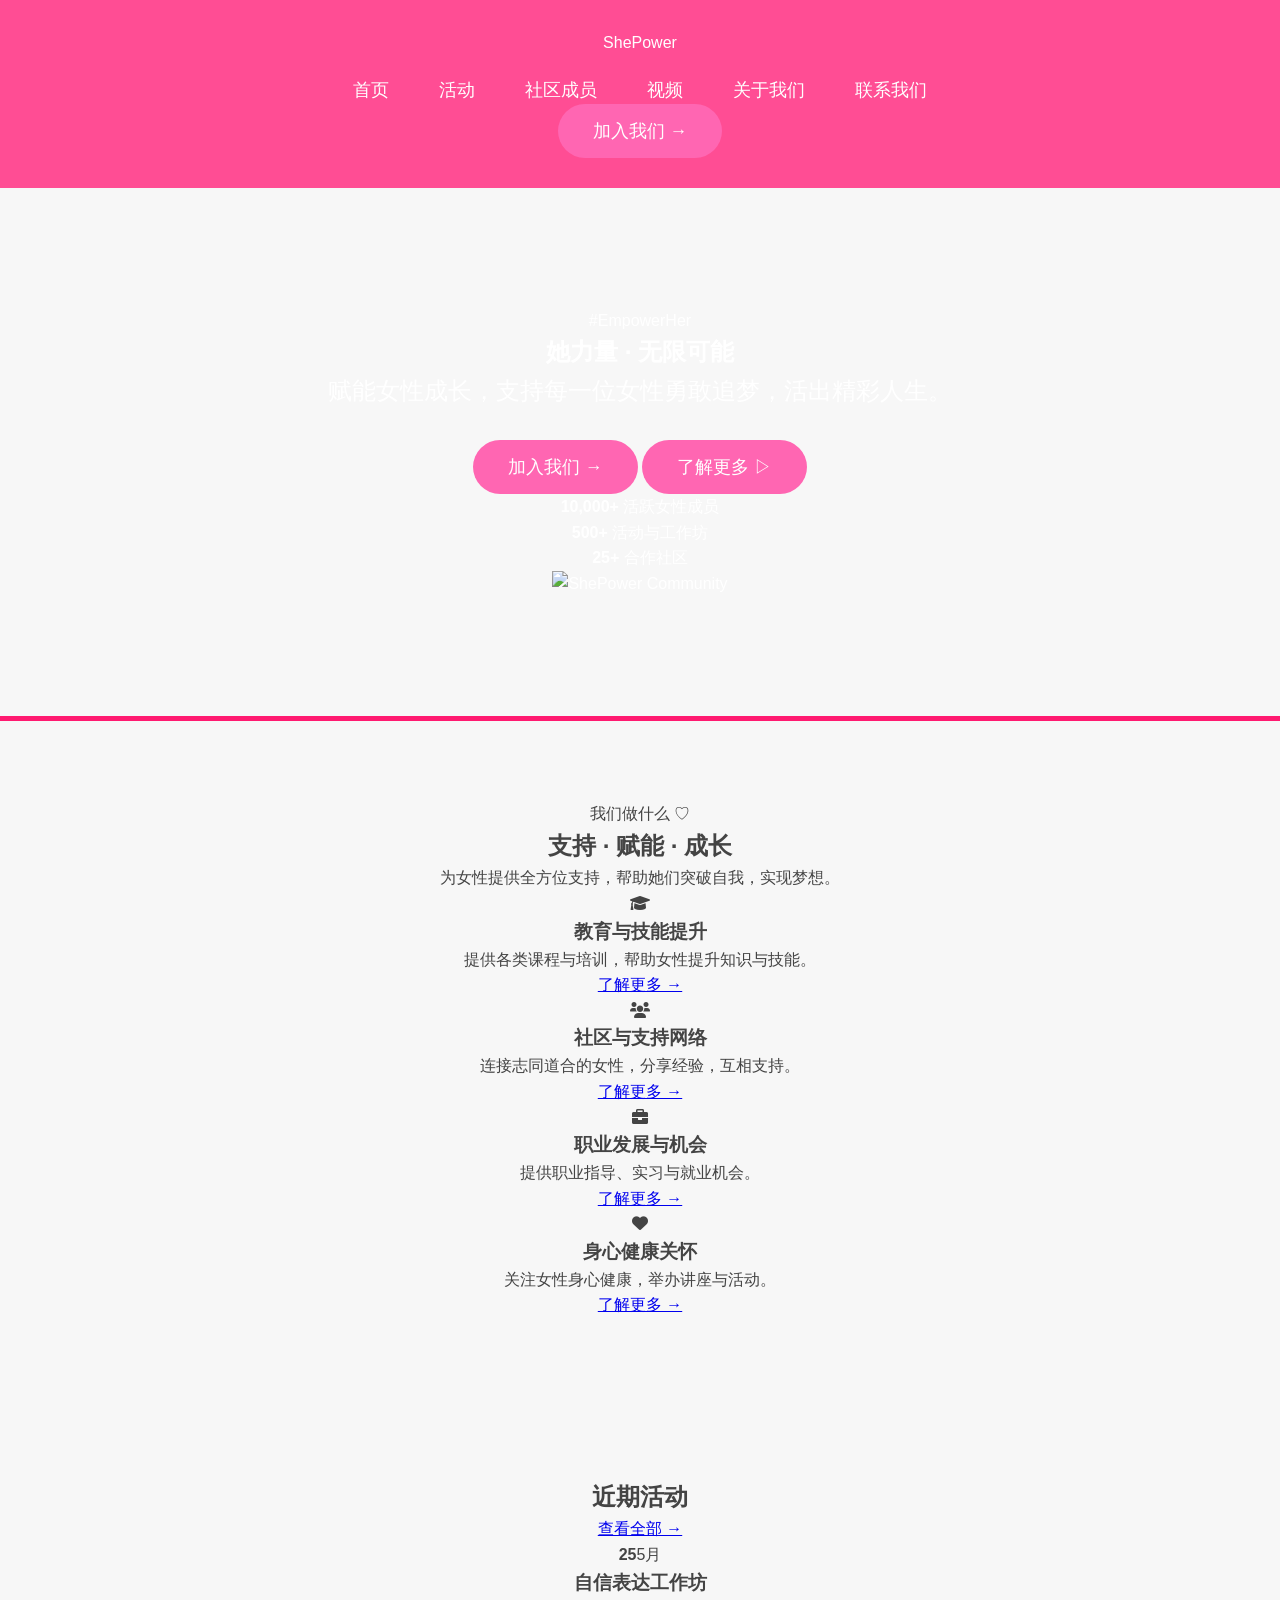
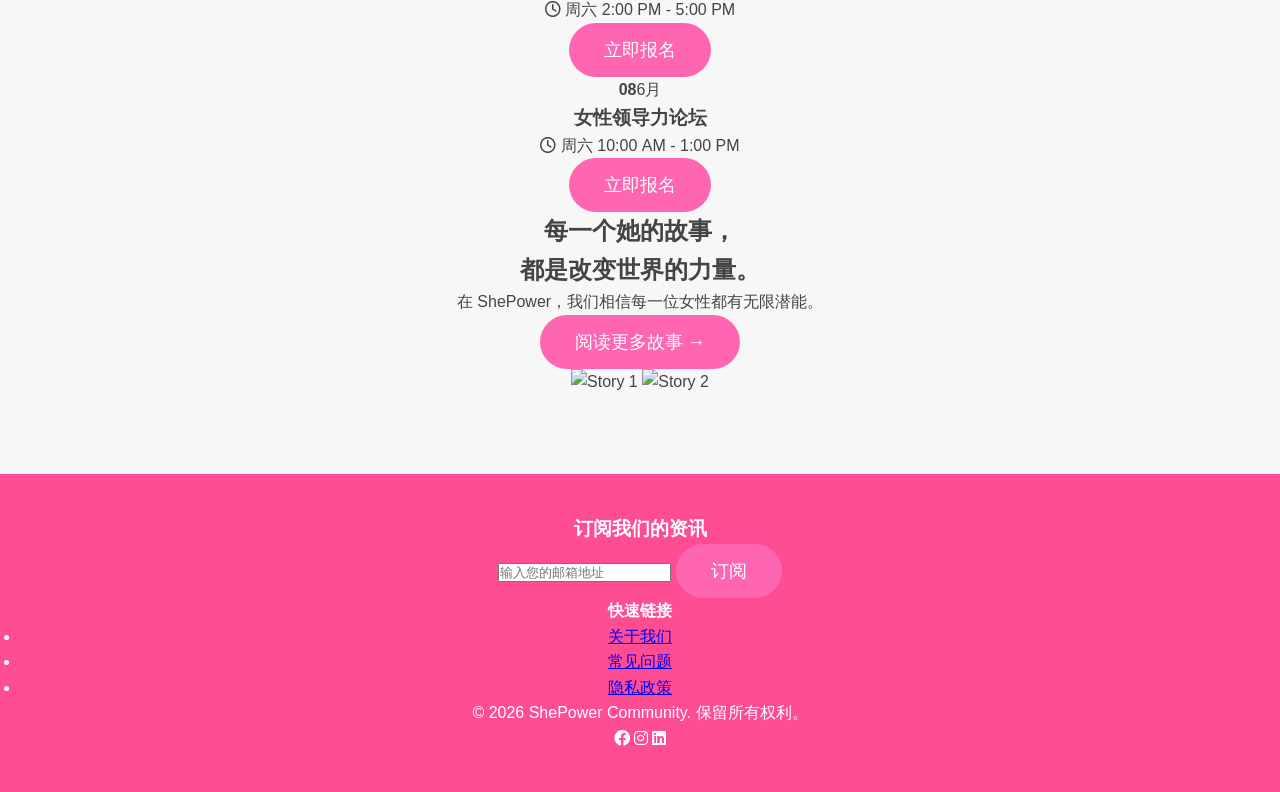
==== index.html @ eaa182ff "Update index.html" ====
<!DOCTYPE html>
<html lang="zh-CN">
<head>
    <meta charset="UTF-8">
    <meta name="viewport" content="width=device-width, initial-scale=1.0">
    <title>ShePower - 赋能女性，无限可能</title>
    
    <link rel="stylesheet" href="assets/styles/styles.css">
    
    <link rel="stylesheet" href="https://cdnjs.cloudflare.com/ajax/libs/font-awesome/6.0.0/css/all.min.css">
</head>
<body>

    <header>
        <nav class="navbar">
            <div class="logo">ShePower</div>
            <ul class="nav-links">
                <li><a href="#" class="active">首页</a></li>
                <li><a href="#">活动</a></li>
                <li><a href="#">社区成员</a></li>
                <li><a href="#">视频</a></li>
                <li><a href="#">关于我们</a></li>
                <li><a href="#">联系我们</a></li>
            </ul>
            <button class="btn-primary">加入我们 →</button>
        </nav>
    </header>

    <section class="hero">
        <div class="hero-content">
            <span class="hashtag">#EmpowerHer</span>
            <h1>她力量 · 无限可能</h1>
            <p>赋能女性成长，支持每一位女性勇敢追梦，活出精彩人生。</p>
            <div class="hero-btns">
                <button class="btn-primary">加入我们 →</button>
                <button class="btn-secondary">了解更多 ▷</button>
            </div>
            
            <div class="stats-bar">
                <div class="stat-item">
                    <strong>10,000+</strong>
                    <span>活跃女性成员</span>
                </div>
                <div class="stat-item">
                    <strong>500+</strong>
                    <span>活动与工作坊</span>
                </div>
                <div class="stat-item">
                    <strong>25+</strong>
                    <span>合作社区</span>
                </div>
            </div>
        </div>
        <div class="hero-image">
            <img src="https://images.unsplash.com/photo-1573497019940-1c28c88b4f3e?auto=format&fit=crop&w=800&q=80" alt="ShePower Community">
        </div>
    </section>

    <section class="services">
        <div class="section-header">
            <p class="subtitle">我们做什么 ♡</p>
            <h2>支持 · 赋能 · 成长</h2>
            <p>为女性提供全方位支持，帮助她们突破自我，实现梦想。</p>
        </div>
        <div class="service-grid">
            <div class="service-card">
                <i class="fas fa-graduation-cap"></i>
                <h3>教育与技能提升</h3>
                <p>提供各类课程与培训，帮助女性提升知识与技能。</p>
                <a href="#">了解更多 →</a>
            </div>
            <div class="service-card">
                <i class="fas fa-users"></i>
                <h3>社区与支持网络</h3>
                <p>连接志同道合的女性，分享经验，互相支持。</p>
                <a href="#">了解更多 →</a>
            </div>
            <div class="service-card">
                <i class="fas fa-briefcase"></i>
                <h3>职业发展与机会</h3>
                <p>提供职业指导、实习与就业机会。</p>
                <a href="#">了解更多 →</a>
            </div>
            <div class="service-card">
                <i class="fas fa-heart"></i>
                <h3>身心健康关怀</h3>
                <p>关注女性身心健康，举办讲座与活动。</p>
                <a href="#">了解更多 →</a>
            </div>
        </div>
    </section>

    <section class="events-container">
        <div class="events-list">
            <div class="section-header-inline">
                <h2>近期活动</h2>
                <a href="#" class="view-all">查看全部 →</a>
            </div>

            <div class="event-item">
                <div class="event-date"><strong>25</strong><span>5月</span></div>
                <div class="event-info">
                    <h3>自信表达工作坊</h3>
                    <p><i class="far fa-clock"></i> 周六 2:00 PM - 5:00 PM</p>
                </div>
                <button class="btn-outline">立即报名</button>
            </div>

            <div class="event-item">
                <div class="event-date"><strong>08</strong><span>6月</span></div>
                <div class="event-info">
                    <h3>女性领导力论坛</h3>
                    <p><i class="far fa-clock"></i> 周六 10:00 AM - 1:00 PM</p>
                </div>
                <button class="btn-outline">立即报名</button>
            </div>
        </div>

        <div class="quote-section">
            <div class="quote-card">
                <h2>每一个她的故事，<br>都是改变世界的力量。</h2>
                <p>在 ShePower，我们相信每一位女性都有无限潜能。</p>
                <button class="btn-primary">阅读更多故事 →</button>
            </div>
            <div class="quote-images">
                <img src="https://images.unsplash.com/photo-1522202176988-66273c2fd55f?w=400" alt="Story 1">
                <img src="https://images.unsplash.com/photo-1573496359142-b8d87734a5a2?w=400" alt="Story 2">
            </div>
        </div>
    </section>

    <footer class="main-footer">
        <div class="footer-top">
            <div class="footer-subscribe">
                <h3>订阅我们的资讯</h3>
                <div class="subscribe-box">
                    <input type="email" placeholder="输入您的邮箱地址">
                    <button>订阅</button>
                </div>
            </div>
            <div class="footer-links">
                <h4>快速链接</h4>
                <ul>
                    <li><a href="#">关于我们</a></li>
                    <li><a href="#">常见问题</a></li>
                    <li><a href="#">隐私政策</a></li>
                </ul>
            </div>
        </div>
        <div class="footer-bottom">
            <div class="footer-logo">
                <p>© 2026 ShePower Community. 保留所有权利。</p>
                <div class="social-icons">
                    <i class="fab fa-facebook"></i>
                    <i class="fab fa-instagram"></i>
                    <i class="fab fa-linkedin"></i>
                </div>
            </div>
        </div>
    </footer>

    <script src="script.js"></script>
</body>
</html>
---- assets/styles/styles.css ----
/* General Reset */
* {
    margin: 0;
    padding: 0;
    box-sizing: border-box;
}

/* Body Styling */
body {
    font-family: 'Helvetica Neue', Arial, sans-serif;
    line-height: 1.6;
    background-color: #f7f7f7;
    color: #444;
}

/* Header Styling */
header {
    background-color: #ff4d94;
    color: white;
    padding: 30px 0;
    text-align: center;
}

header h1 {
    font-size: 3.5rem;
    font-weight: 700;
    letter-spacing: 1px;
}

header p {
    font-size: 1.25rem;
    font-weight: 400;
}

/* Navigation Styling */
header nav ul {
    display: flex;
    justify-content: center;
    list-style-type: none;
    margin-top: 20px;
}

header nav ul li {
    margin: 0 25px;
}

header nav ul li a {
    color: white;
    text-decoration: none;
    font-weight: 500;
    text-transform: uppercase;
    font-size: 1.1rem;
    transition: color 0.3s ease;
}

header nav ul li a:hover {
    color: #ffb3d9;
}

/* Hero Section */
.hero {
    background-image: url('assets/images/hero-image.jpg'); /* Replace with actual hero image */
    background-size: cover;
    background-position: center;
    padding: 120px 20px;
    text-align: center;
    color: white;
    border-bottom: 5px solid #ff1a70;
}

.hero h2 {
    font-size: 3.5rem;
    margin-bottom: 20px;
}

.hero p {
    font-size: 1.5rem;
    margin-bottom: 30px;
}

button {
    background-color: #ff66b2;
    color: white;
    padding: 15px 35px;
    font-size: 1.1rem;
    border: none;
    cursor: pointer;
    border-radius: 50px;
}

button:hover {
    background-color: #ff3385;
}

/* Section Styling */
section {
    padding: 80px 20px;
    text-align: center;
}

/* Activities Section */
#activities h2 {
    font-size: 2.5rem;
    margin-bottom: 40px;
}

.program {
    display: inline-block;
    margin: 20px;
    padding: 30px;
    background-color: white;
    border-radius: 10px;
    box-shadow: 0 6px 18px rgba(0, 0, 0, 0.1);
    width: 250px;
    text-align: center;
}

.program img {
    width: 100%;
    border-radius: 10px;
    margin-bottom: 15px;
}

.program h3 {
    font-size: 1.5rem;
    color: #ff4d94;
}

.program p {
    font-size: 1rem;
}

/* Community Section */
#community h2 {
    font-size: 2.5rem;
    margin-bottom: 40px;
}

.member {
    display: inline-block;
    margin: 20px;
    padding: 20px;
    background-color: white;
    border-radius: 10px;
    box-shadow: 0 6px 18px rgba(0, 0, 0, 0.1);
    text-align: center;
}

.member img {
    width: 100%;
    border-radius: 10px;
    margin-bottom: 15px;
}

/* Video Section */
#videos iframe {
    margin: 20px 0;
    border-radius: 10px;
    box-shadow: 0 6px 18px rgba(0, 0, 0, 0.1);
}

/* Footer Styling */
footer {
    background-color: #ff4d94;
    color: white;
    text-align: center;
    padding: 40px 20px;
}

footer p {
    font-size: 1rem;
    font-weight: 300;
}

/* Mobile Responsiveness */
@media screen and (max-width: 768px) {
    .hero h2 {
        font-size: 2.5rem;
    }

    .hero p {
        font-size: 1.2rem;
    }

    button {
        font-size: 1rem;
        padding: 12px 30px;
    }

    #activities h2 {
        font-size: 2rem;
    }

    .program {
        width: 100%;
    }
}
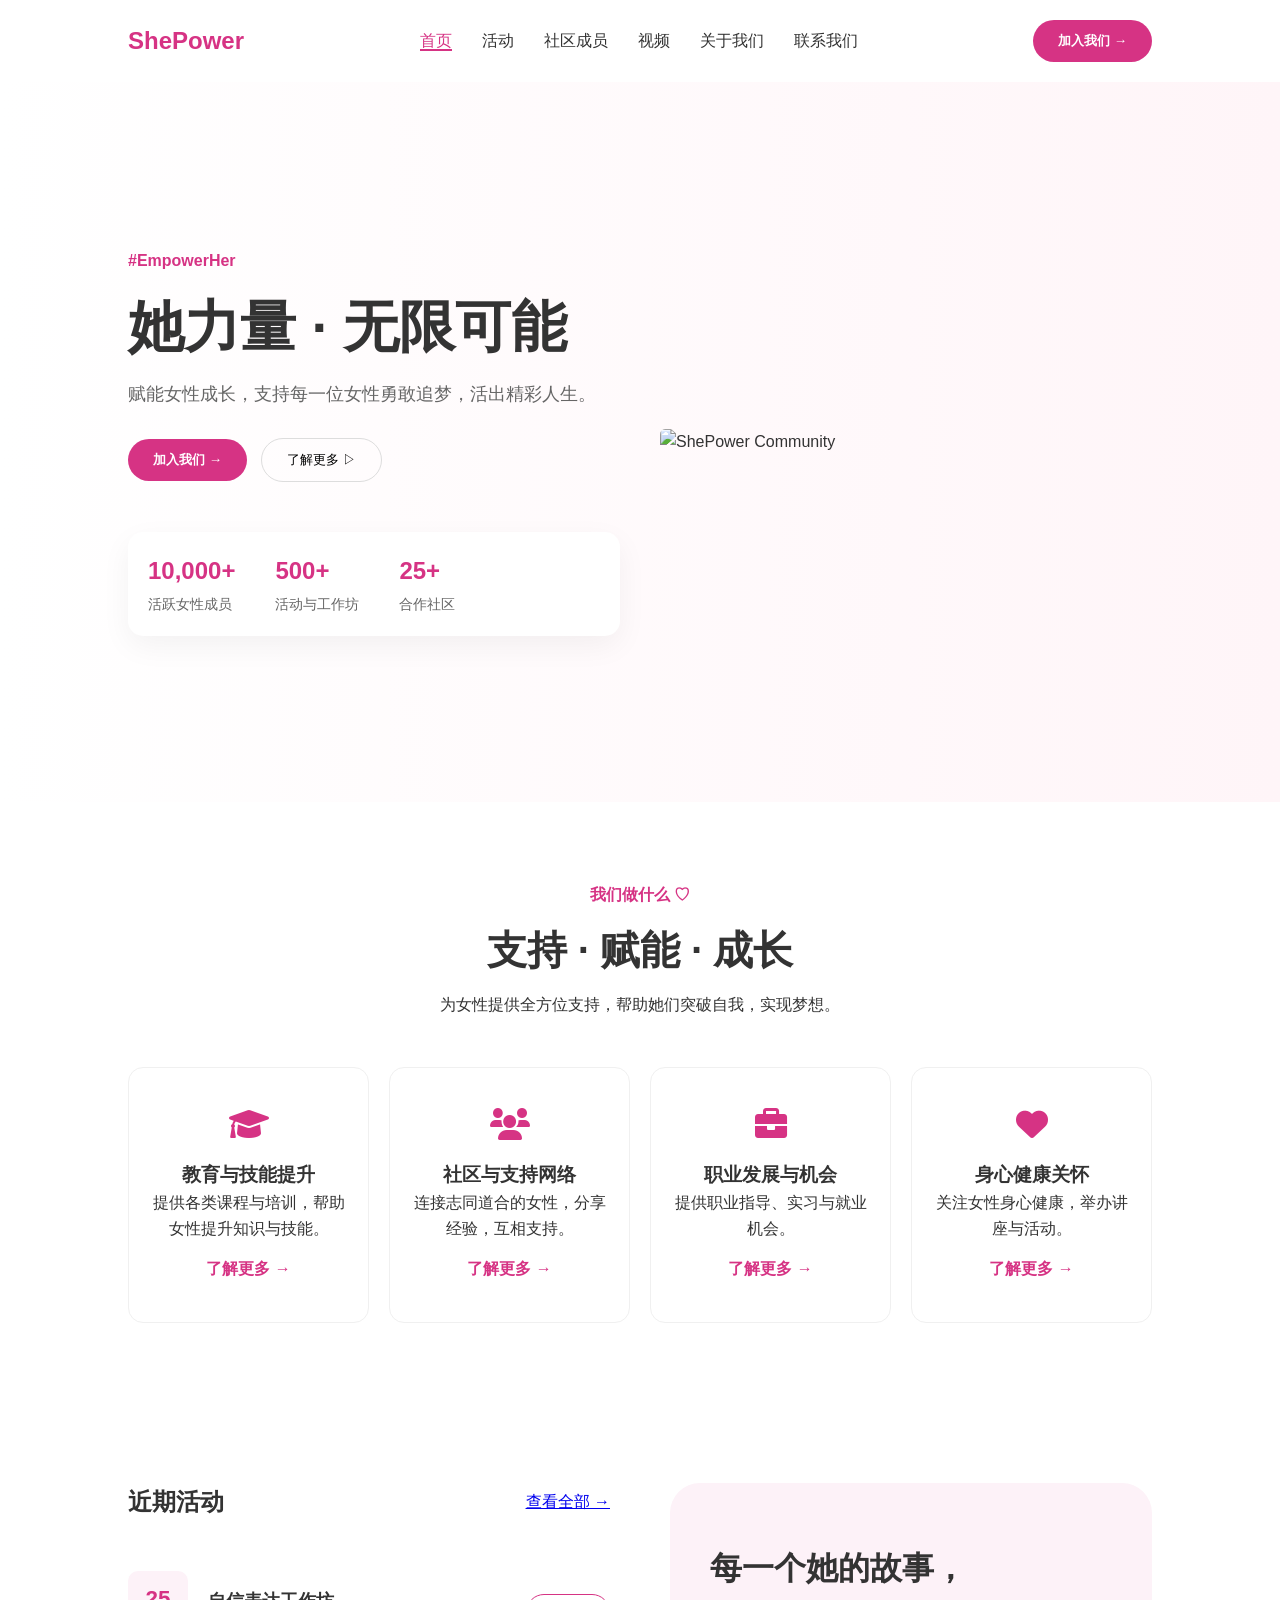
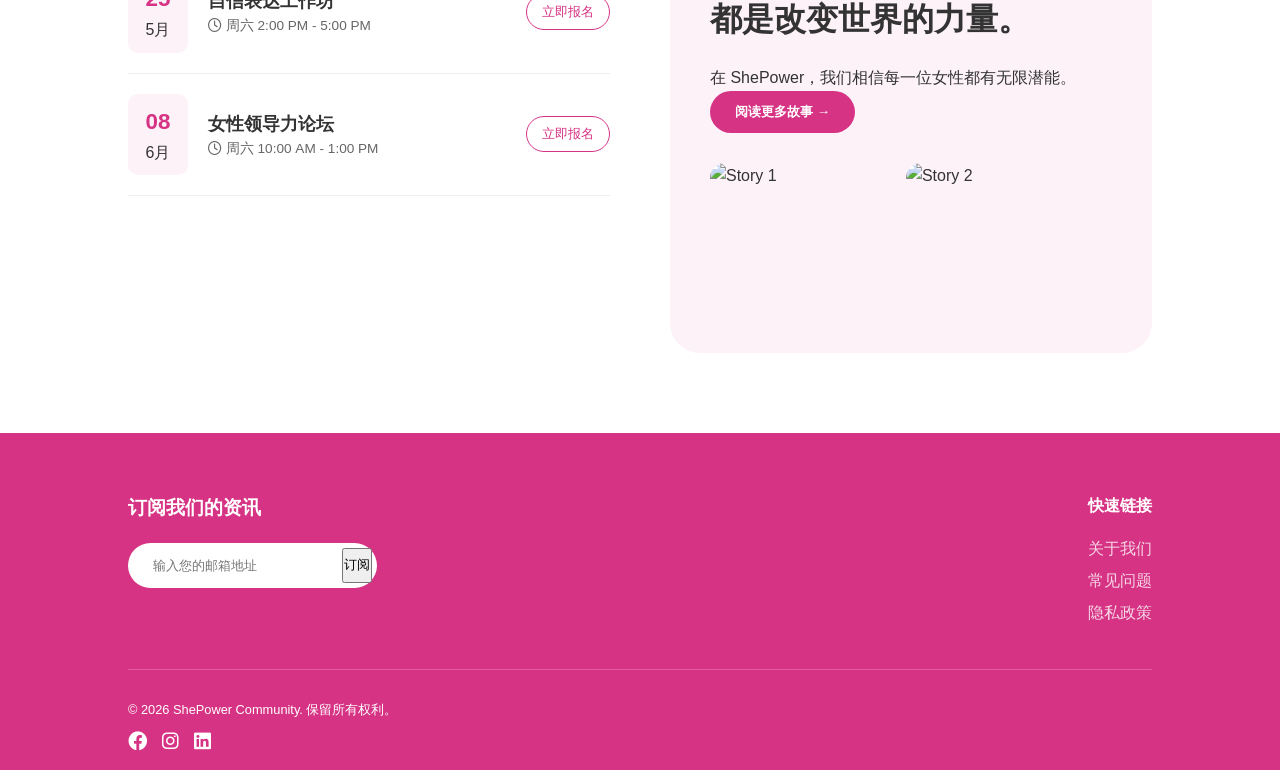
==== commit 8e793534: "Update index.html" ====
--- a/index.html
+++ b/index.html
@@ -5,7 +5,7 @@
     <meta name="viewport" content="width=device-width, initial-scale=1.0">
     <title>ShePower - 赋能女性，无限可能</title>
     
-    <link rel="stylesheet" href="assets/styles/styles.css">
+    <link rel="stylesheet" href="styles.css">
     
     <link rel="stylesheet" href="https://cdnjs.cloudflare.com/ajax/libs/font-awesome/6.0.0/css/all.min.css">
 </head>
--- a/styles.css
+++ b/styles.css
@@ -0,0 +1,315 @@
+/* --- 1. Basic Setup & Colors --- */
+:root {
+    --primary-pink: #d63384;
+    --light-pink: #fdf2f8;
+    --text-dark: #333;
+    --text-gray: #666;
+    --white: #ffffff;
+}
+
+* {
+    margin: 0;
+    padding: 0;
+    box-sizing: border-box;
+    font-family: "Helvetica Neue", Helvetica, Arial, "Microsoft YaHei", sans-serif;
+}
+
+body {
+    background-color: var(--white);
+    color: var(--text-dark);
+    line-height: 1.6;
+    overflow-x: hidden;
+}
+
+/* --- 2. Navigation --- */
+.navbar {
+    display: flex;
+    justify-content: space-between;
+    align-items: center;
+    padding: 20px 10%;
+    background: var(--white);
+    position: sticky;
+    top: 0;
+    z-index: 1000;
+    box-shadow: 0 2px 10px rgba(0,0,0,0.05);
+}
+
+.logo {
+    font-size: 24px;
+    font-weight: bold;
+    color: var(--primary-pink);
+}
+
+.nav-links {
+    display: flex;
+    list-style: none;
+    gap: 30px;
+}
+
+.nav-links a {
+    text-decoration: none;
+    color: var(--text-dark);
+    font-weight: 500;
+}
+
+.nav-links a.active {
+    color: var(--primary-pink);
+    border-bottom: 2px solid var(--primary-pink);
+}
+
+/* --- 3. Buttons --- */
+.btn-primary {
+    background-color: var(--primary-pink);
+    color: white;
+    padding: 12px 25px;
+    border: none;
+    border-radius: 25px;
+    cursor: pointer;
+    font-weight: bold;
+    transition: 0.3s;
+}
+
+.btn-primary:hover {
+    background-color: #b82a6e;
+}
+
+.btn-secondary {
+    background: none;
+    border: 1px solid #ddd;
+    padding: 12px 25px;
+    border-radius: 25px;
+    margin-left: 10px;
+    cursor: pointer;
+}
+
+.btn-outline {
+    padding: 8px 15px;
+    border: 1px solid var(--primary-pink);
+    background: none;
+    color: var(--primary-pink);
+    border-radius: 20px;
+    cursor: pointer;
+    transition: 0.3s;
+}
+
+.btn-outline:hover {
+    background: var(--primary-pink);
+    color: white;
+}
+
+/* --- 4. Hero Section --- */
+.hero {
+    display: flex;
+    align-items: center;
+    padding: 60px 10%;
+    background: linear-gradient(to right, #fff, #fff5f8);
+    min-height: 80vh;
+    gap: 40px;
+}
+
+.hero-content {
+    flex: 1;
+}
+
+.hashtag {
+    color: var(--primary-pink);
+    font-weight: bold;
+}
+
+.hero h1 {
+    font-size: 3.5rem;
+    margin: 20px 0;
+    line-height: 1.2;
+}
+
+.hero p {
+    color: var(--text-gray);
+    margin-bottom: 30px;
+    font-size: 1.1rem;
+}
+
+.hero-image {
+    flex: 1;
+}
+
+.hero-image img {
+    width: 100%;
+    max-width: 500px;
+    border-radius: 50px 50px 200px 50px;
+    display: block;
+}
+
+/* --- 5. Stats Bar --- */
+.stats-bar {
+    display: flex;
+    gap: 40px;
+    margin-top: 50px;
+    background: white;
+    padding: 20px;
+    border-radius: 15px;
+    box-shadow: 0 10px 30px rgba(0,0,0,0.05);
+}
+
+.stat-item strong {
+    display: block;
+    font-size: 1.5rem;
+    color: var(--primary-pink);
+}
+
+.stat-item span {
+    font-size: 0.9rem;
+    color: var(--text-gray);
+}
+
+/* --- 6. Services Section --- */
+.services {
+    padding: 80px 10%;
+    text-align: center;
+}
+
+.section-header h2 {
+    font-size: 2.5rem;
+    margin: 10px 0;
+}
+
+.subtitle {
+    color: var(--primary-pink);
+    font-weight: bold;
+}
+
+.service-grid {
+    display: grid;
+    grid-template-columns: repeat(auto-fit, minmax(220px, 1fr));
+    gap: 20px;
+    margin-top: 50px;
+}
+
+.service-card {
+    background: white;
+    padding: 40px 20px;
+    border-radius: 15px;
+    border: 1px solid #f0f0f0;
+    transition: 0.3s;
+}
+
+.service-card:hover {
+    transform: translateY(-10px);
+    box-shadow: 0 15px 35px rgba(0,0,0,0.1);
+}
+
+.service-card i {
+    font-size: 2rem;
+    color: var(--primary-pink);
+    margin-bottom: 20px;
+}
+
+.service-card a {
+    text-decoration: none;
+    color: var(--primary-pink);
+    font-weight: bold;
+    display: block;
+    margin-top: 15px;
+}
+
+/* --- 7. Events & Quote Section --- */
+.events-container {
+    display: grid;
+    grid-template-columns: 1fr 1fr;
+    gap: 60px;
+    padding: 80px 10%;
+}
+
+.section-header-inline {
+    display: flex;
+    justify-content: space-between;
+    align-items: center;
+    margin-bottom: 30px;
+}
+
+.event-item {
+    display: flex;
+    align-items: center;
+    gap: 20px;
+    padding: 20px 0;
+    border-bottom: 1px solid #eee;
+}
+
+.event-date {
+    background: var(--light-pink);
+    padding: 10px;
+    border-radius: 10px;
+    min-width: 60px;
+    text-align: center;
+}
+
+.event-date strong {
+    display: block;
+    font-size: 1.4rem;
+    color: var(--primary-pink);
+}
+
+.event-info { flex: 1; }
+.event-info h3 { font-size: 1.1rem; }
+.event-info p { font-size: 0.85rem; color: var(--text-gray); }
+
+.quote-section {
+    background: var(--light-pink);
+    padding: 40px;
+    border-radius: 30px;
+    position: relative;
+}
+
+.quote-card h2 { font-size: 2rem; margin: 20px 0; }
+.quote-images { display: flex; gap: 15px; margin-top: 30px; }
+.quote-images img { width: 45%; height: 150px; object-fit: cover; border-radius: 15px; }
+
+/* --- 8. Footer --- */
+.main-footer {
+    background-color: var(--primary-pink);
+    color: white;
+    padding: 60px 10% 20px;
+}
+
+.footer-top {
+    display: flex;
+    justify-content: space-between;
+    padding-bottom: 40px;
+    border-bottom: 1px solid rgba(255,255,255,0.2);
+}
+
+.subscribe-box {
+    margin-top: 20px;
+    background: white;
+    padding: 5px;
+    border-radius: 30px;
+    display: flex;
+}
+
+.subscribe-box input {
+    border: none;
+    padding: 10px 20px;
+    flex: 1;
+    border-radius: 30px;
+    outline: none;
+}
+
+.footer-links ul { list-style: none; margin-top: 15px; }
+.footer-links a { color: white; text-decoration: none; opacity: 0.8; line-height: 2; }
+
+.footer-bottom {
+    display: flex;
+    justify-content: space-between;
+    padding-top: 30px;
+    font-size: 0.8rem;
+}
+
+.social-icons { display: flex; gap: 15px; margin-top: 10px; font-size: 1.2rem; }
+
+/* Responsive adjustments */
+@media (max-width: 900px) {
+    .hero, .events-container, .footer-top {
+        flex-direction: column;
+        grid-template-columns: 1fr;
+    }
+    .hero-image img { max-width: 100%; }
+}
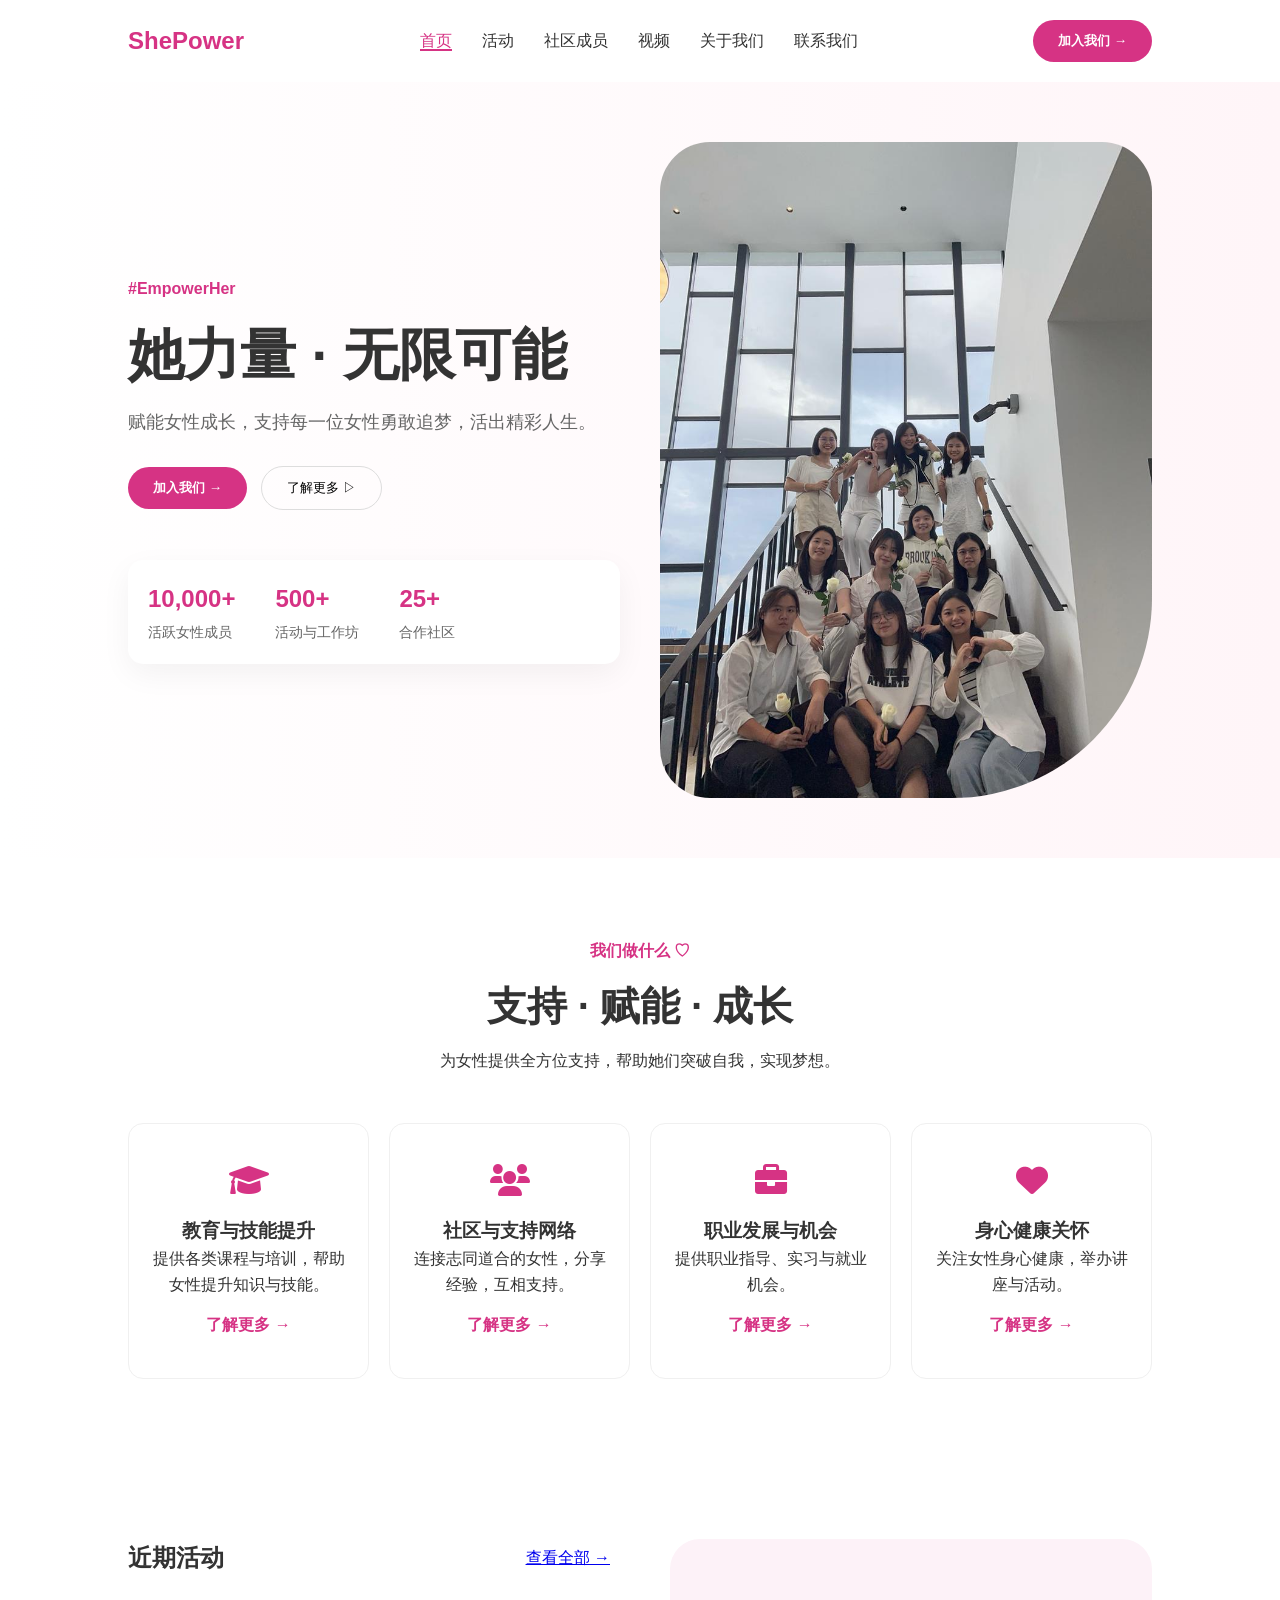
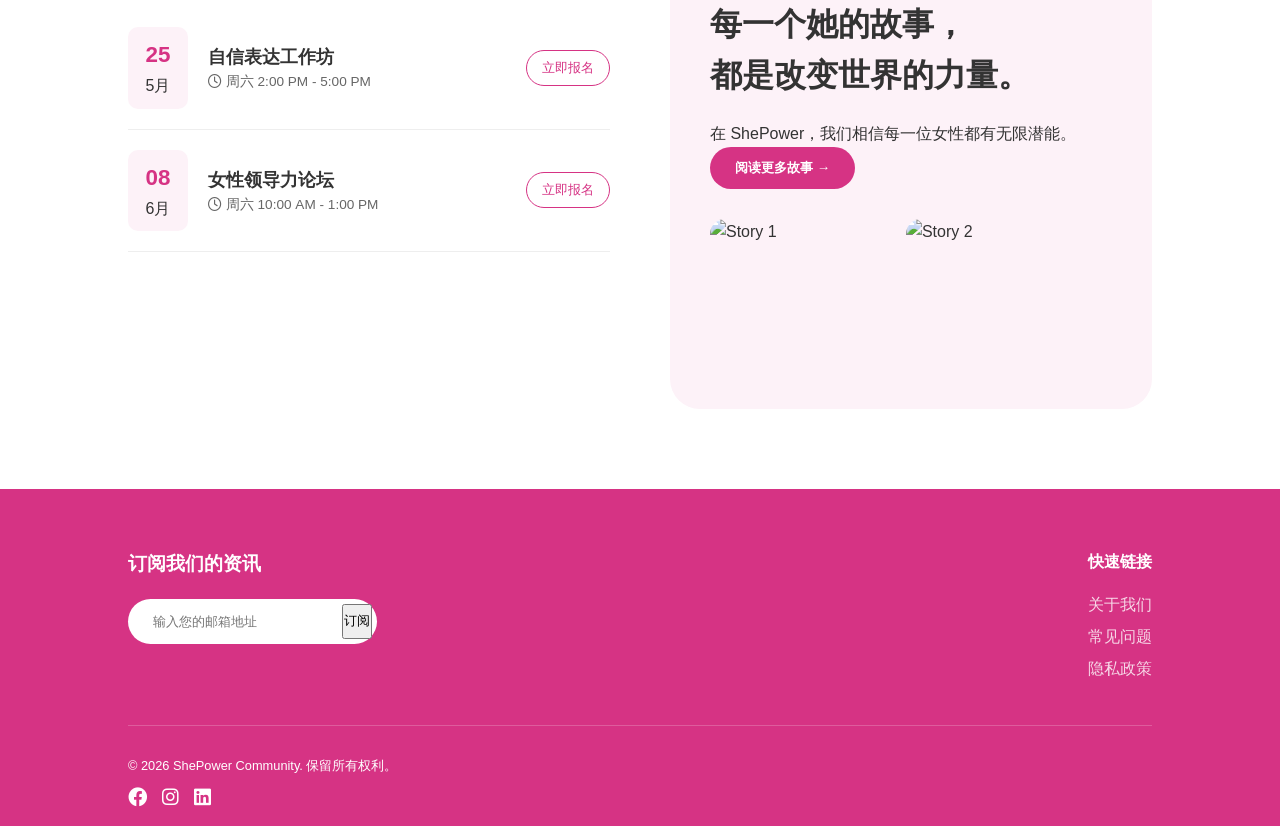
==== commit 39da7a63: "Update index.html" ====
--- a/index.html
+++ b/index.html
@@ -16,10 +16,10 @@
             <div class="logo">ShePower</div>
             <ul class="nav-links">
                 <li><a href="#" class="active">首页</a></li>
-                <li><a href="#">活动</a></li>
-                <li><a href="#">社区成员</a></li>
-                <li><a href="#">视频</a></li>
-                <li><a href="#">关于我们</a></li>
+                <li><a href="activity/activity.html">活动</a></li>
+                <li><a href="community-member/member.html">社区成员</a></li>
+                <li><a href="video/video.html">视频</a></li>
+                <li><a href="about/about.html">关于我们</a></li>
                 <li><a href="#">联系我们</a></li>
             </ul>
             <button class="btn-primary">加入我们 →</button>
@@ -52,7 +52,7 @@
             </div>
         </div>
         <div class="hero-image">
-            <img src="https://images.unsplash.com/photo-1573497019940-1c28c88b4f3e?auto=format&fit=crop&w=800&q=80" alt="ShePower Community">
+            <img src="asset/image/image9.jpeg" alt="ShePower Community">
         </div>
     </section>
 
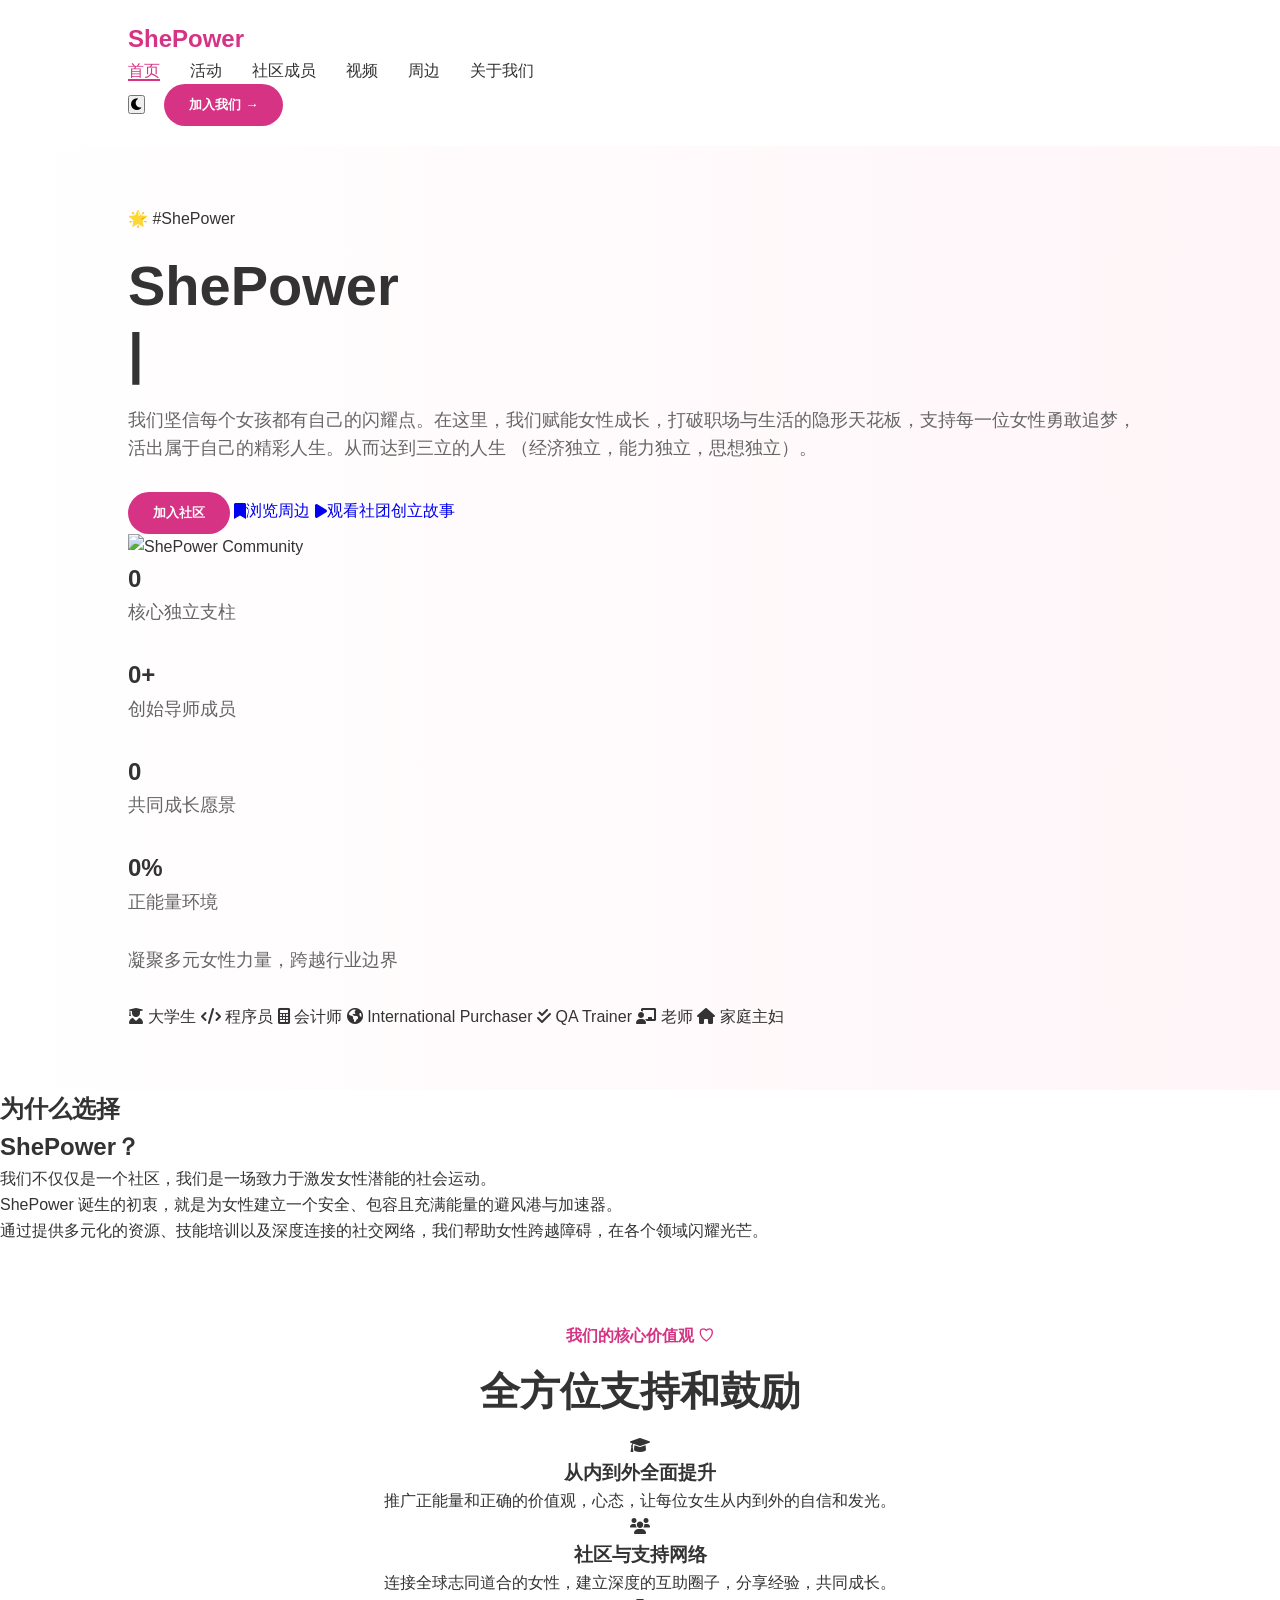
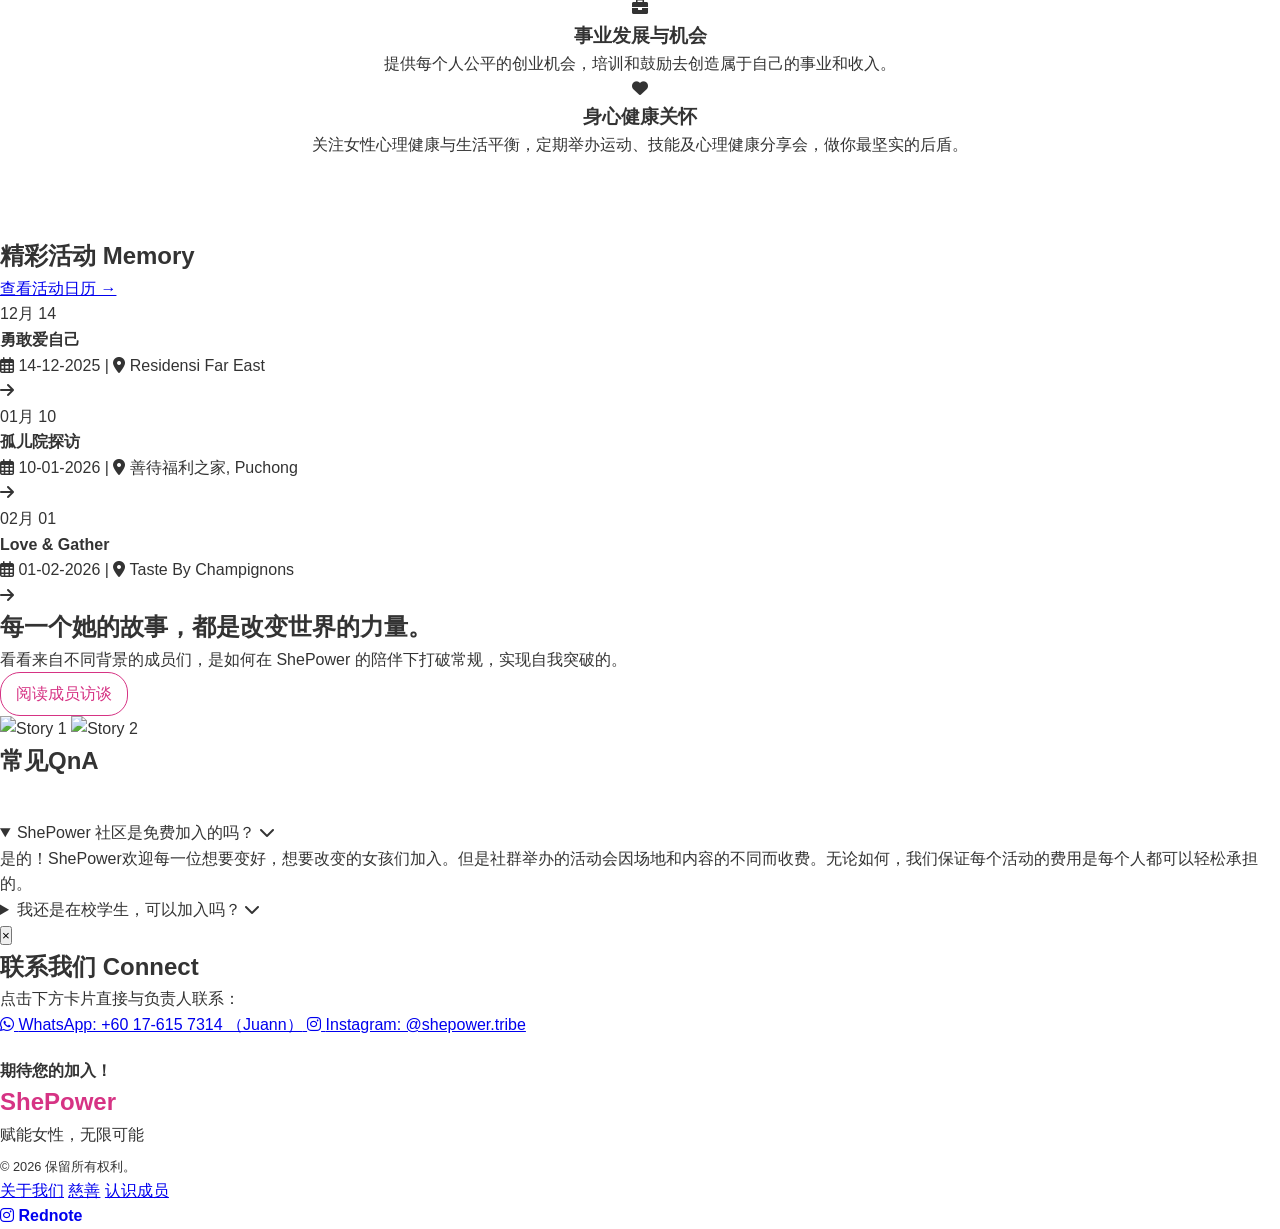
==== commit 92cbdcae: "Update index.html" ====
--- a/index.html
+++ b/index.html
@@ -4,161 +4,301 @@
     <meta charset="UTF-8">
     <meta name="viewport" content="width=device-width, initial-scale=1.0">
     <title>ShePower - 赋能女性，无限可能</title>
-    
     <link rel="stylesheet" href="styles.css">
-    
     <link rel="stylesheet" href="https://cdnjs.cloudflare.com/ajax/libs/font-awesome/6.0.0/css/all.min.css">
+    <link href="https://fonts.googleapis.com/css2?family=Plus+Jakarta+Sans:wght@400;500;600;700;800&display=swap" rel="stylesheet">
 </head>
 <body>
 
-    <header>
-        <nav class="navbar">
-            <div class="logo">ShePower</div>
+    <!-- Custom Interactive Cursor[cite: 15] -->
+    <div class="cursor-dot"></div>
+    <div class="cursor-outline"></div>
+
+    <!-- Animated Aura Background[cite: 15] -->
+    <div class="aura aura-1"></div>
+    <div class="aura aura-2"></div>
+    <div class="aura aura-3"></div>
+
+    <!-- Navbar with Theme Toggle and Merch Link[cite: 15] -->
+    <header class="navbar glass-panel-nav">
+        <div class="container nav-container">
+            <div class="logo">She<span>Power</span></div>
             <ul class="nav-links">
-                <li><a href="#" class="active">首页</a></li>
-                <li><a href="activity/activity.html">活动</a></li>
-                <li><a href="community-member/member.html">社区成员</a></li>
-                <li><a href="video/video.html">视频</a></li>
-                <li><a href="about/about.html">关于我们</a></li>
-                <li><a href="#">联系我们</a></li>
+                <li><a href="#" class="active hover-target">首页</a></li>
+                <li><a href="activity/activity.html" class="hover-target">活动</a></li>
+                <li><a href="community-member/member.html" class="hover-target">社区成员</a></li>
+                <li><a href="video/video.html" class="hover-target">视频</a></li>
+                <li><a href="merch/merch.html" class="hover-target">周边</a></li>
+                <li><a href="about/about.html" class="hover-target">关于我们</a></li>
             </ul>
-            <button class="btn-primary">加入我们 →</button>
-        </nav>
+            <div class="nav-actions">
+                <button id="theme-toggle" class="icon-btn hover-target" title="切换主题"><i class="fas fa-moon"></i></button>
+                <button class="btn-primary hover-target btn-sm-nav join-us-trigger" style="margin-left: 15px;">加入我们 &rarr;</button>
+            </div>
+        </div>
     </header>
 
+    <!-- Hero Section[cite: 15] -->
     <section class="hero">
-        <div class="hero-content">
-            <span class="hashtag">#EmpowerHer</span>
-            <h1>她力量 · 无限可能</h1>
-            <p>赋能女性成长，支持每一位女性勇敢追梦，活出精彩人生。</p>
-            <div class="hero-btns">
-                <button class="btn-primary">加入我们 →</button>
-                <button class="btn-secondary">了解更多 ▷</button>
-            </div>
-            
-            <div class="stats-bar">
-                <div class="stat-item">
-                    <strong>10,000+</strong>
-                    <span>活跃女性成员</span>
-                </div>
-                <div class="stat-item">
-                    <strong>500+</strong>
-                    <span>活动与工作坊</span>
-                </div>
-                <div class="stat-item">
-                    <strong>25+</strong>
-                    <span>合作社区</span>
-                </div>
-            </div>
-        </div>
-        <div class="hero-image">
-            <img src="asset/image/image9.jpeg" alt="ShePower Community">
-        </div>
-    </section>
-
-    <section class="services">
-        <div class="section-header">
-            <p class="subtitle">我们做什么 ♡</p>
-            <h2>支持 · 赋能 · 成长</h2>
-            <p>为女性提供全方位支持，帮助她们突破自我，实现梦想。</p>
-        </div>
-        <div class="service-grid">
-            <div class="service-card">
-                <i class="fas fa-graduation-cap"></i>
-                <h3>教育与技能提升</h3>
-                <p>提供各类课程与培训，帮助女性提升知识与技能。</p>
-                <a href="#">了解更多 →</a>
-            </div>
-            <div class="service-card">
-                <i class="fas fa-users"></i>
-                <h3>社区与支持网络</h3>
-                <p>连接志同道合的女性，分享经验，互相支持。</p>
-                <a href="#">了解更多 →</a>
-            </div>
-            <div class="service-card">
-                <i class="fas fa-briefcase"></i>
-                <h3>职业发展与机会</h3>
-                <p>提供职业指导、实习与就业机会。</p>
-                <a href="#">了解更多 →</a>
-            </div>
-            <div class="service-card">
-                <i class="fas fa-heart"></i>
-                <h3>身心健康关怀</h3>
-                <p>关注女性身心健康，举办讲座与活动。</p>
-                <a href="#">了解更多 →</a>
-            </div>
-        </div>
-    </section>
-
-    <section class="events-container">
-        <div class="events-list">
-            <div class="section-header-inline">
-                <h2>近期活动</h2>
-                <a href="#" class="view-all">查看全部 →</a>
-            </div>
-
-            <div class="event-item">
-                <div class="event-date"><strong>25</strong><span>5月</span></div>
-                <div class="event-info">
-                    <h3>自信表达工作坊</h3>
-                    <p><i class="far fa-clock"></i> 周六 2:00 PM - 5:00 PM</p>
-                </div>
-                <button class="btn-outline">立即报名</button>
-            </div>
-
-            <div class="event-item">
-                <div class="event-date"><strong>08</strong><span>6月</span></div>
-                <div class="event-info">
-                    <h3>女性领导力论坛</h3>
-                    <p><i class="far fa-clock"></i> 周六 10:00 AM - 1:00 PM</p>
-                </div>
-                <button class="btn-outline">立即报名</button>
-            </div>
-        </div>
-
-        <div class="quote-section">
-            <div class="quote-card">
-                <h2>每一个她的故事，<br>都是改变世界的力量。</h2>
-                <p>在 ShePower，我们相信每一位女性都有无限潜能。</p>
-                <button class="btn-primary">阅读更多故事 →</button>
-            </div>
-            <div class="quote-images">
-                <img src="https://images.unsplash.com/photo-1522202176988-66273c2fd55f?w=400" alt="Story 1">
-                <img src="https://images.unsplash.com/photo-1573496359142-b8d87734a5a2?w=400" alt="Story 2">
-            </div>
-        </div>
-    </section>
-
-    <footer class="main-footer">
-        <div class="footer-top">
-            <div class="footer-subscribe">
-                <h3>订阅我们的资讯</h3>
-                <div class="subscribe-box">
-                    <input type="email" placeholder="输入您的邮箱地址">
-                    <button>订阅</button>
-                </div>
-            </div>
-            <div class="footer-links">
-                <h4>快速链接</h4>
-                <ul>
-                    <li><a href="#">关于我们</a></li>
-                    <li><a href="#">常见问题</a></li>
-                    <li><a href="#">隐私政策</a></li>
-                </ul>
-            </div>
-        </div>
-        <div class="footer-bottom">
-            <div class="footer-logo">
-                <p>© 2026 ShePower Community. 保留所有权利。</p>
-                <div class="social-icons">
-                    <i class="fab fa-facebook"></i>
+        <div class="container">
+            <div class="hero-grid">
+                <div class="hero-content fade-in">
+                    <div class="badge fade-in-up">🌟 #ShePower</div>
+                    <h1 class="fade-in-up" style="transition-delay: 0.1s;">ShePower<br>
+                        <span class="text-gradient type-text"></span><span class="cursor-blink">|</span>
+                    </h1>
+                    <p class="fade-in-up" style="transition-delay: 0.2s;">我们坚信每个女孩都有自己的闪耀点。在这里，我们赋能女性成长，打破职场与生活的隐形天花板，支持每一位女性勇敢追梦，活出属于自己的精彩人生。从而达到三立的人生 （经济独立，能力独立，思想独立）。</p>
+                    
+                    <div class="hero-btns fade-in-up" style="transition-delay: 0.3s;">
+                        <button class="btn-primary hover-target join-us-trigger">加入社区</button>
+                        <a href="merch/merch.html" class="btn-play hover-target" style="text-decoration: none; display: inline-flex; align-items: center; justify-content: center;">
+                            <i class="fas fa-bookmark"></i> 浏览周边
+                        </a>
+                        <a href="video/video.html" class="btn-play hover-target" style="text-decoration: none; display: inline-flex; align-items: center; justify-content: center;">
+                            <i class="fas fa-play"></i> 观看社团创立故事
+                        </a>
+                    </div>
+                </div>
+
+                <div class="hero-image-wrapper fade-in" data-tilt>
+                    <div class="glare"></div>
+                    <img src="asset/first/image9.jpeg" alt="ShePower Community" class="main-img">
+                </div>
+            </div>
+
+            <!-- Stats Row Section[cite: 15] -->
+            <div class="stats-row glass-panel fade-in-up" style="transition-delay: 0.4s;">
+                <div class="stat">
+                    <h2><span class="counter" data-target="3">0</span></h2>
+                    <p>核心独立支柱</p>
+                </div>
+                <div class="divider"></div>
+                <div class="stat">
+                    <h2><span class="counter" data-target="20">0</span>+</h2>
+                    <p>创始导师成员</p>
+                </div>
+                <div class="divider"></div>
+                <div class="stat">
+                    <h2><span class="counter" data-target="1">0</span></h2>
+                    <p>共同成长愿景</p>
+                </div>
+                <div class="divider"></div>
+                <div class="stat">
+                    <h2><span class="counter" data-target="100">0</span>%</h2>
+                    <p>正能量环境</p>
+                </div>
+            </div>
+
+            <!-- Diversified Professions Strip[cite: 15] -->
+            <div class="partners-strip fade-in-up" style="transition-delay: 0.5s;">
+                <p>凝聚多元女性力量，跨越行业边界</p>
+                <div class="partner-logos">
+                    <span class="hover-target"><i class="fas fa-user-graduate"></i> 大学生</span>
+                    <span class="hover-target"><i class="fas fa-code"></i> 程序员</span>
+                    <span class="hover-target"><i class="fas fa-calculator"></i> 会计师</span>
+                    <span class="hover-target"><i class="fas fa-globe-americas"></i> International Purchaser</span>
+                    <span class="hover-target"><i class="fas fa-check-double"></i> QA Trainer</span>
+                    <span class="hover-target"><i class="fas fa-chalkboard-teacher"></i> 老师</span>
+                    <span class="hover-target"><i class="fas fa-home"></i> 家庭主妇</span>
+                </div>
+            </div>
+        </div>
+    </section>
+
+    <!-- Mission Section[cite: 15] -->
+    <section class="mission section-padding">
+        <div class="container mission-layout">
+            <div class="mission-title fade-in">
+                <h2>为什么选择<br><span class="text-gradient">ShePower？</span></h2>
+            </div>
+            <div class="mission-text fade-in" style="transition-delay: 0.2s;">
+                <p class="lead">我们不仅仅是一个社区，我们是一场致力于激发女性潜能的社会运动。</p>
+                <p>ShePower 诞生的初衷，就是为女性建立一个安全、包容且充满能量的避风港与加速器。</p>
+                <p>通过提供多元化的资源、技能培训以及深度连接的社交网络，我们帮助女性跨越障碍，在各个领域闪耀光芒。</p>
+            </div>
+        </div>
+    </section>
+
+    <!-- Hover-Reveal Services[cite: 15] -->
+    <section class="services section-padding pt-0">
+        <div class="container">
+            <div class="section-header fade-in text-center">
+                <span class="subtitle">我们的核心价值观 ♡</span>
+                <h2>全方位支持和鼓励</h2>
+            </div>
+
+            <div class="interactive-grid">
+                <div class="reveal-card glass-panel fade-in hover-target">
+                    <div class="card-icon"><i class="fas fa-graduation-cap"></i></div>
+                    <h3>从内到外全面提升</h3>
+                    <div class="reveal-content">
+                        <p>推广正能量和正确的价值观，心态，让每位女生从内到外的自信和发光。</p>
+                    </div>
+                </div>
+                
+                <div class="reveal-card glass-panel fade-in hover-target" style="transition-delay: 0.1s;">
+                    <div class="card-icon"><i class="fas fa-users"></i></div>
+                    <h3>社区与支持网络</h3>
+                    <div class="reveal-content">
+                        <p>连接全球志同道合的女性，建立深度的互助圈子，分享经验，共同成长。</p>
+                    </div>
+                </div>
+                
+                <div class="reveal-card glass-panel fade-in hover-target" style="transition-delay: 0.2s;">
+                    <div class="card-icon"><i class="fas fa-briefcase"></i></div>
+                    <h3>事业发展与机会</h3>
+                    <div class="reveal-content">
+                        <p>提供每个人公平的创业机会，培训和鼓励去创造属于自己的事业和收入。</p>
+                    </div>
+                </div>
+                
+                <div class="reveal-card glass-panel fade-in hover-target" style="transition-delay: 0.3s;">
+                    <div class="card-icon"><i class="fas fa-heart"></i></div>
+                    <h3>身心健康关怀</h3>
+                    <div class="reveal-content">
+                        <p>关注女性心理健康与生活平衡，定期举办运动、技能及心理健康分享会，做你最坚实的后盾。</p>
+                    </div>
+                </div>
+            </div>
+        </div>
+    </section>
+
+    <!-- Events & Stories[cite: 15] -->
+    <section class="events-stories section-padding pt-0">
+        <div class="container">
+            <div class="bento-layout">
+                
+                <!-- Left: Events Column -->
+                <div class="events-column fade-in">
+                    <div class="stack-header">
+                        <h2>精彩活动 Memory</h2>
+                        <a href="activity/activity.html" class="hover-target">查看活动日历 &rarr;</a>
+                    </div>
+                    
+                    <!-- Dynamic Events Container -->
+                    <div id="homeEventsContainer">
+                        <!-- JS will inject top 3 events here -->
+                    </div>
+                </div>
+
+                <!-- Right: Story Card[cite: 15] -->
+                <div class="story-column glass-panel fade-in" style="transition-delay: 0.2s;">
+                    <div class="story-content">
+                        <h2>每一个她的故事，都是<span class="text-gradient">改变世界的力量。</span></h2>
+                        <p>看看来自不同背景的成员们，是如何在 ShePower 的陪伴下打破常规，实现自我突破的。</p>
+                        <a href="community-member/member.html" class="btn-outline hover-target mt-3" style="text-decoration: none; display: inline-block;">阅读成员访谈</a>
+                    </div>
+                    <div class="story-image-grid">
+                        <img src="asset/first/image1.jpeg" alt="Story 1" class="hover-target">
+                        <img src="asset/first/image2.jpeg" alt="Story 2" class="hover-target">
+                    </div>
+                </div>
+
+            </div>
+        </div>
+    </section>
+
+    <!-- FAQ Section[cite: 15] -->
+    <section class="faq-section section-padding pt-0 fade-in">
+        <div class="container text-center">
+            <h2 style="margin-bottom: 40px;">常见QnA</h2>
+            <div class="faq-container">
+                <details class="faq-item glass-panel hover-target" open>
+                    <summary>ShePower 社区是免费加入的吗？ <i class="fas fa-chevron-down"></i></summary>
+                    <div class="faq-answer">
+                        <p>是的！ShePower欢迎每一位想要变好，想要改变的女孩们加入。但是社群举办的活动会因场地和内容的不同而收费。无论如何，我们保证每个活动的费用是每个人都可以轻松承担的。</p>
+                    </div>
+                </details>
+                <details class="faq-item glass-panel hover-target">
+                    <summary>我还是在校学生，可以加入吗？ <i class="fas fa-chevron-down"></i></summary>
+                    <div class="faq-answer">
+                        <p>绝对欢迎！无论您是学生，还是刚刚步入社会的职场新人，ShePower 都能为您提供匹配的资源与交流圈子。</p>
+                    </div>
+                </details>
+            </div>
+        </div>
+    </section>
+
+    <!-- Contact Modal with Functional Links[cite: 15] -->
+    <div id="contact-modal" class="modal-overlay">
+        <div class="modal-content glass-panel">
+            <button class="close-modal">&times;</button>
+            <h2>联系我们 <span>Connect</span></h2>
+            <p>点击下方卡片直接与负责人联系：</p>
+            <div class="contact-methods">
+                <a href="https://wa.me/0176157314" target="_blank" class="contact-item hover-target">
+                    <i class="fab fa-whatsapp"></i>
+                    <span>WhatsApp: +60 17-615 7314 （Juann）</span>
+                </a>
+                <a href="https://www.instagram.com/shepower.tribe/?hl=en" target="_blank" class="contact-item hover-target">
                     <i class="fab fa-instagram"></i>
-                    <i class="fab fa-linkedin"></i>
+                    <span>Instagram: @shepower.tribe</span>
+                </a>
+            </div>
+            <p class="contact-note" style="margin-top: 20px; font-weight: 700; color: var(--accent-1);">期待您的加入！</p>
+        </div>
+    </div>
+
+    <!-- Footer[cite: 15] -->
+    <footer class="glass-footer">
+        <div class="container">
+            <div class="footer-nav">
+                <div class="f-brand">
+                    <div class="logo">She<span>Power</span></div>
+                    <p>赋能女性，无限可能</p>
+                    <p style="font-size: 0.8rem; margin-top: 10px;">© 2026 保留所有权利。</p>
+                </div>
+                <div class="f-links">
+                    <a href="about/about.html" class="hover-target">关于我们</a>
+                    <a href="merch/merch.html" class="hover-target">慈善</a>
+                    <a href="community-member/member.html" class="hover-target">认识成员</a>
+                </div>
+                <div class="f-socials" style="align-items: center;">
+                    <a href="https://www.instagram.com/shepower.tribe/?hl=en" class="hover-target" title="Instagram"><i class="fab fa-instagram"></i></a>
+                    <a href="https://xhslink.com/m/3bpJgKgzVRE" class="hover-target" title="Rednote" style="font-size: 1rem; font-weight: 800; text-decoration: none;">Rednote</a>
                 </div>
             </div>
         </div>
     </footer>
 
     <script src="script.js"></script>
+    
+    <!-- NEW: Script to fetch activities.json and populate Home Page -->
+    <script>
+        async function loadHomeEvents() {
+            try {
+                // Fetch the JSON file from the activity folder
+                const response = await fetch('activity/activities.json');
+                const activities = await response.json();
+                
+                // Get only the first 3 activities
+                const topActivities = activities.slice(0, 3);
+                
+                const container = document.getElementById('homeEventsContainer');
+                
+                // Inject the HTML
+                container.innerHTML = topActivities.map((act) => `
+                    <!-- Link wraps the entire card to direct to details page -->
+                    <a href="activity/activity-detail.html?id=${act.id}" class="event-card glass-panel hover-target" style="text-decoration: none; color: inherit;">
+                        <div class="date-cube">
+                            <span class="m">${act.month}月</span>
+                            <span class="d">${act.date}</span>
+                        </div>
+                        <div class="e-info">
+                            <h4 style="color: var(--text-main);">${act.title}</h4>
+                            <p><i class="far fa-calendar-alt"></i> ${act.date}-${act.month}-${act.year} | <i class="fas fa-map-marker-alt"></i> ${act.location}</p>
+                        </div>
+                        <div class="e-action"><i class="fas fa-arrow-right"></i></div>
+                    </a>
+                `).join('');
+
+            } catch (error) {
+                console.error("Failed to load activities for homepage:", error);
+            }
+        }
+
+        // Run the function when the page loads
+        document.addEventListener('DOMContentLoaded', loadHomeEvents);
+    </script>
 </body>
 </html>
